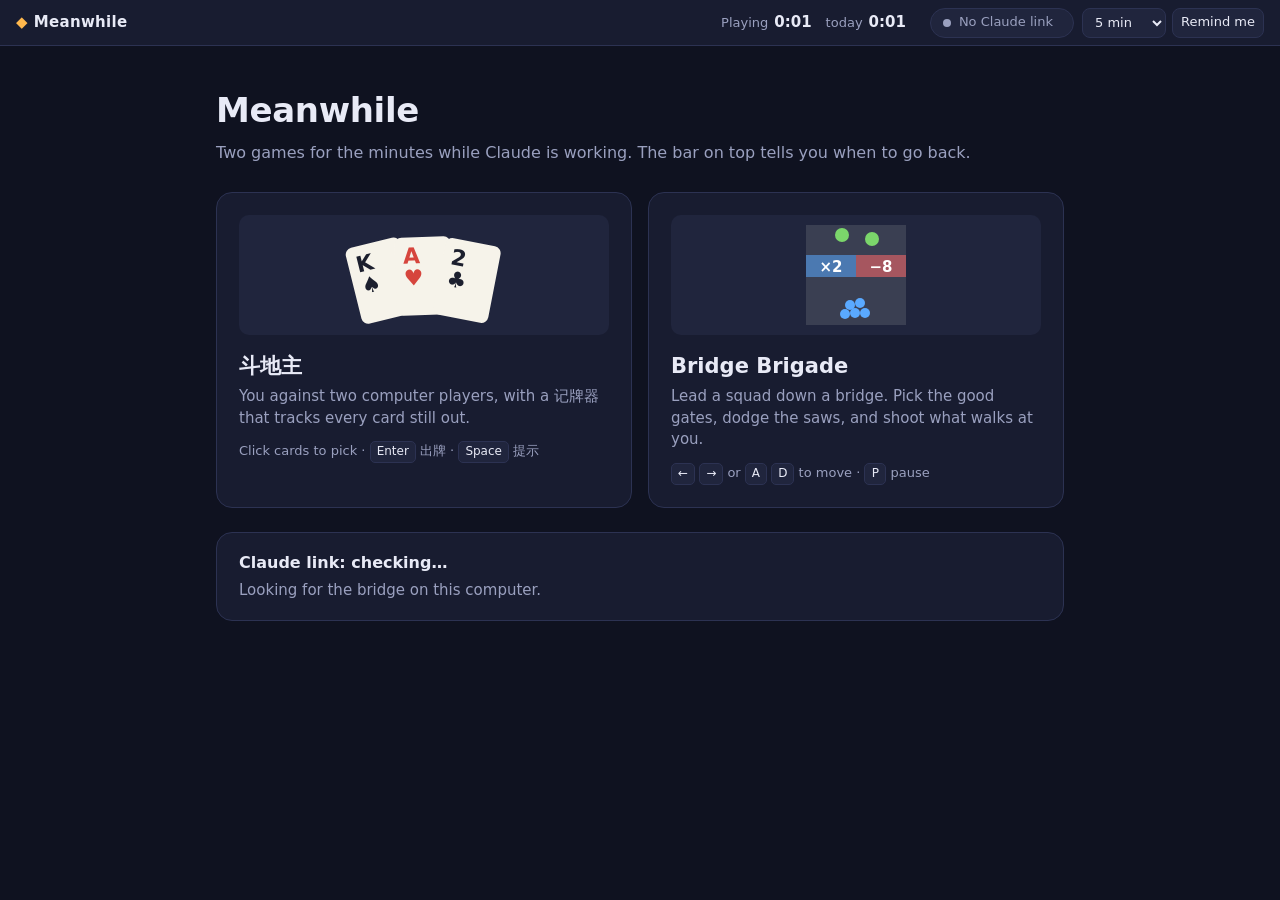
==== index.html @ acaeaa37 "Add Meanwhile: two games, a play timer and a Claude Code alert - Hub page with a shared top bar: pla" ====
<!doctype html>
<html lang="en">
<head>
  <meta charset="utf-8">
  <meta name="viewport" content="width=device-width, initial-scale=1">
  <title>Meanwhile</title>
  <link rel="stylesheet" href="shared/site.css">
</head>
<body>
  <main class="hub">
    <h1>Meanwhile</h1>
    <p class="lede">Two games for the minutes while Claude is working. The bar on top tells you when to go back.</p>

    <div class="games">
      <a class="game-card" href="ddz/index.html">
        <div class="art" aria-hidden="true">
          <svg width="220" height="100" viewBox="0 0 220 100">
            <g font-family="system-ui, sans-serif" font-weight="700" font-size="22">
              <g transform="rotate(-14 70 60)"><rect x="40" y="16" width="56" height="78" rx="7" fill="#f6f3ea"/><text x="48" y="42" fill="#1c1f2e">K</text><text x="48" y="64" fill="#1c1f2e">♠</text></g>
              <g transform="rotate(-2 110 60)"><rect x="82" y="12" width="56" height="78" rx="7" fill="#f6f3ea"/><text x="90" y="38" fill="#d6453d">A</text><text x="90" y="60" fill="#d6453d">♥</text></g>
              <g transform="rotate(11 150 60)"><rect x="124" y="16" width="56" height="78" rx="7" fill="#f6f3ea"/><text x="132" y="42" fill="#1c1f2e">2</text><text x="132" y="64" fill="#1c1f2e">♣</text></g>
            </g>
          </svg>
        </div>
        <h2>斗地主</h2>
        <p>You against two computer players, with a 记牌器 that tracks every card still out.</p>
        <p class="keys">Click cards to pick · <kbd>Enter</kbd> 出牌 · <kbd>Space</kbd> 提示</p>
      </a>

      <a class="game-card" href="runner/index.html">
        <div class="art" aria-hidden="true">
          <svg width="220" height="100" viewBox="0 0 220 100">
            <rect x="60" y="0" width="100" height="100" fill="#3a3f52"/>
            <rect x="60" y="30" width="50" height="22" fill="#5aa9ff" opacity="0.55"/><rect x="110" y="30" width="50" height="22" fill="#ff6b6b" opacity="0.55"/>
            <text x="85" y="47" text-anchor="middle" font-family="system-ui, sans-serif" font-weight="700" font-size="15" fill="#fff">×2</text>
            <text x="135" y="47" text-anchor="middle" font-family="system-ui, sans-serif" font-weight="700" font-size="15" fill="#fff">−8</text>
            <circle cx="126" cy="14" r="7" fill="#7bd66b"/><circle cx="96" cy="10" r="7" fill="#7bd66b"/>
            <g fill="#5aa9ff"><circle cx="104" cy="80" r="5"/><circle cx="114" cy="78" r="5"/><circle cx="109" cy="88" r="5"/><circle cx="99" cy="89" r="5"/><circle cx="119" cy="88" r="5"/></g>
          </svg>
        </div>
        <h2>Bridge Brigade</h2>
        <p>Lead a squad down a bridge. Pick the good gates, dodge the saws, and shoot what walks at you.</p>
        <p class="keys"><kbd>←</kbd> <kbd>→</kbd> or <kbd>A</kbd> <kbd>D</kbd> to move · <kbd>P</kbd> pause</p>
      </a>
    </div>

    <section class="link-box" id="link-box">
      <h3 id="link-title">Claude link: checking…</h3>
      <p id="link-text">Looking for the bridge on this computer.</p>
    </section>
  </main>

  <script src="shared/bar.js" data-root="./"></script>
  <script>
    (() => {
      const box = document.getElementById('link-box');
      const set = online => {
        box.classList.toggle('on', online);
        document.getElementById('link-title').textContent = online ? 'Claude link: connected' : 'Claude link: not connected';
        document.getElementById('link-text').innerHTML = online
          ? 'Games pause and a banner appears when Claude Code finishes a turn or needs your OK.'
          : 'Double-click <code>play.bat</code> in the project folder to connect. Until then, use “Remind me” in the top bar as a plain timer.';
      };
      addEventListener('meanwhile:link', e => set(e.detail.online));
      setTimeout(() => set(window.Meanwhile.isOnline()), 1500);
    })();
  </script>
</body>
</html>
---- shared/site.css ----
:root {
  --bg: #0f1220;
  --panel: #181c30;
  --panel-2: #20253d;
  --line: #2c3252;
  --text: #e8eaf6;
  --muted: #9aa0bf;
  --accent: #ffb84d;
  --good: #4fd18b;
  --bad: #ff6b6b;
  --blue: #5aa9ff;
  --bar-h: 46px;
  --font: system-ui, -apple-system, "Segoe UI", "Microsoft YaHei", "PingFang SC", sans-serif;
}

* { box-sizing: border-box; }

html, body { margin: 0; height: 100%; }

body {
  background: var(--bg);
  color: var(--text);
  font-family: var(--font);
  font-size: 15px;
  line-height: 1.45;
}

button { font: inherit; color: inherit; cursor: pointer; }

/* ---------- top bar ---------- */
.mw-bar {
  position: sticky;
  top: 0;
  z-index: 50;
  height: var(--bar-h);
  display: flex;
  align-items: center;
  gap: 16px;
  padding: 0 16px;
  background: var(--panel);
  border-bottom: 1px solid var(--line);
  font-variant-numeric: tabular-nums;
  white-space: nowrap;
}
.mw-home { color: var(--text); text-decoration: none; font-weight: 700; letter-spacing: 0.02em; }
.mw-home span { color: var(--accent); margin-right: 6px; }
.mw-home:hover { color: var(--accent); }
.mw-play { display: flex; align-items: baseline; gap: 6px; margin-left: auto; color: var(--muted); font-size: 13px; }
.mw-play b { color: var(--text); font-size: 15px; margin-right: 8px; }
.mw-claude { display: flex; align-items: center; gap: 8px; }
.mw-pill {
  display: flex;
  align-items: center;
  gap: 8px;
  height: 30px;
  padding: 0 12px;
  border-radius: 15px;
  border: 1px solid var(--line);
  background: var(--panel-2);
  font-size: 13px;
}
.mw-pill b { font-size: 14px; }
.mw-dot { width: 8px; height: 8px; border-radius: 50%; background: var(--muted); flex: none; }
.mw-pill.work .mw-dot { background: var(--good); animation: mw-pulse 1.4s ease-in-out infinite; }
.mw-pill.wait { border-color: var(--accent); background: #3a2c14; color: #ffe0ad; }
.mw-pill.wait .mw-dot { background: var(--accent); }
.mw-pill.off { color: var(--muted); cursor: default; }
.mw-manual { display: flex; align-items: center; gap: 6px; font-size: 13px; color: var(--muted); }
.mw-manual[hidden] { display: none; }
.mw-manual select, .mw-manual button {
  height: 30px;
  border-radius: 8px;
  border: 1px solid var(--line);
  background: var(--panel-2);
  color: var(--text);
  padding: 0 8px;
  font: inherit;
  font-size: 13px;
}
.mw-manual button:hover, .mw-pill:not(.off):hover { border-color: var(--accent); }

@keyframes mw-pulse { 50% { opacity: 0.35; } }

.mw-banner {
  position: fixed;
  top: calc(var(--bar-h) + 10px);
  left: 50%;
  transform: translateX(-50%);
  z-index: 60;
  display: flex;
  align-items: center;
  gap: 14px;
  max-width: calc(100vw - 32px);
  padding: 12px 14px 12px 18px;
  border-radius: 12px;
  background: var(--accent);
  color: #241a05;
  font-weight: 600;
  box-shadow: 0 10px 30px rgba(0, 0, 0, 0.45);
  animation: mw-drop 0.25s ease-out;
}
.mw-banner[hidden] { display: none; }
.mw-banner button {
  flex: none;
  height: 32px;
  padding: 0 12px;
  border-radius: 8px;
  border: 0;
  background: #241a05;
  color: #ffe0ad;
  font-weight: 600;
}
@keyframes mw-drop { from { transform: translate(-50%, -16px); opacity: 0; } }

@media (max-width: 640px) {
  .mw-play span { display: none; }
  .mw-bar { gap: 10px; padding: 0 10px; }
}

/* ---------- hub ---------- */
.hub { max-width: 880px; margin: 0 auto; padding: 40px 16px 56px; }
.hub h1 { margin: 0 0 6px; font-size: 34px; letter-spacing: -0.01em; }
.hub .lede { margin: 0 0 28px; color: var(--muted); font-size: 16px; }
.games { display: grid; grid-template-columns: repeat(auto-fit, minmax(280px, 1fr)); gap: 16px; }
.game-card {
  display: block;
  padding: 22px;
  border-radius: 16px;
  border: 1px solid var(--line);
  background: var(--panel);
  color: var(--text);
  text-decoration: none;
  transition: transform 0.12s ease, border-color 0.12s ease;
}
.game-card:hover { transform: translateY(-2px); border-color: var(--accent); }
.game-card .art { height: 120px; border-radius: 10px; margin-bottom: 16px; background: var(--panel-2); display: grid; place-items: center; overflow: hidden; }
.game-card h2 { margin: 0 0 4px; font-size: 21px; }
.game-card p { margin: 0; color: var(--muted); }
.game-card .keys { margin-top: 12px; font-size: 13px; color: var(--muted); }
kbd {
  display: inline-block;
  min-width: 22px;
  padding: 1px 6px;
  border-radius: 5px;
  border: 1px solid var(--line);
  background: var(--panel-2);
  color: var(--text);
  font: inherit;
  font-size: 12px;
  text-align: center;
}
.link-box { margin-top: 24px; padding: 18px 22px; border-radius: 16px; border: 1px solid var(--line); background: var(--panel); }
.link-box h3 { margin: 0 0 6px; font-size: 16px; }
.link-box p { margin: 0; color: var(--muted); }
.link-box.on { border-color: var(--good); }
.link-box.on h3 { color: var(--good); }
.link-box code { background: var(--panel-2); padding: 1px 6px; border-radius: 5px; color: var(--text); }
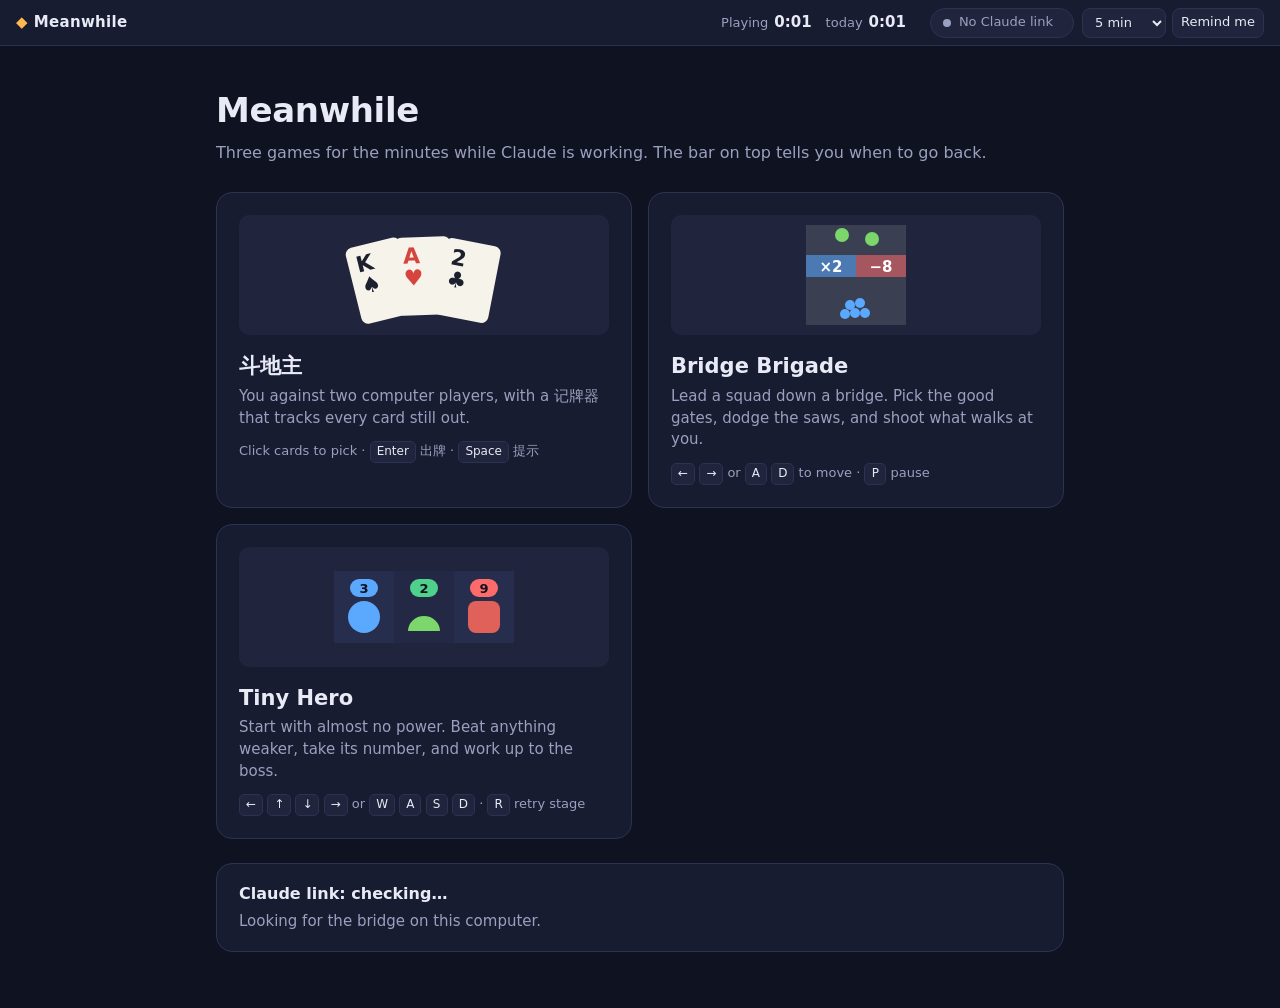
==== commit 583d68c9: "Add Tiny Hero, bigger 斗地主 cards and a bullet-multiplier gate - Tiny Hero: a power-number puzzle on a" ====
--- a/index.html
+++ b/index.html
@@ -9,7 +9,7 @@
 <body>
   <main class="hub">
     <h1>Meanwhile</h1>
-    <p class="lede">Two games for the minutes while Claude is working. The bar on top tells you when to go back.</p>
+    <p class="lede">Three games for the minutes while Claude is working. The bar on top tells you when to go back.</p>
 
     <div class="games">
       <a class="game-card" href="ddz/index.html">
@@ -42,6 +42,24 @@
         <p>Lead a squad down a bridge. Pick the good gates, dodge the saws, and shoot what walks at you.</p>
         <p class="keys"><kbd>←</kbd> <kbd>→</kbd> or <kbd>A</kbd> <kbd>D</kbd> to move · <kbd>P</kbd> pause</p>
       </a>
+      <a class="game-card" href="hero/index.html">
+        <div class="art" aria-hidden="true">
+          <svg width="220" height="100" viewBox="0 0 220 100">
+            <g>
+              <rect x="20" y="14" width="60" height="72" fill="#272d4c"/><rect x="80" y="14" width="60" height="72" fill="#232844"/><rect x="140" y="14" width="60" height="72" fill="#272d4c"/>
+              <circle cx="50" cy="60" r="16" fill="#5aa9ff"/><rect x="36" y="22" width="28" height="18" rx="9" fill="#5aa9ff"/>
+              <path d="M94 74a16 15 0 0 1 32 0z" fill="#7bd66b"/><rect x="96" y="22" width="28" height="18" rx="9" fill="#4fd18b"/>
+              <rect x="154" y="44" width="32" height="32" rx="8" fill="#e0605a"/><rect x="156" y="22" width="28" height="18" rx="9" fill="#ff6b6b"/>
+            </g>
+            <g font-family="system-ui, sans-serif" font-weight="800" font-size="13" text-anchor="middle" fill="#10131f">
+              <text x="50" y="36">3</text><text x="110" y="36">2</text><text x="170" y="36">9</text>
+            </g>
+          </svg>
+        </div>
+        <h2>Tiny Hero</h2>
+        <p>Start with almost no power. Beat anything weaker, take its number, and work up to the boss.</p>
+        <p class="keys"><kbd>←</kbd> <kbd>↑</kbd> <kbd>↓</kbd> <kbd>→</kbd> or <kbd>W</kbd> <kbd>A</kbd> <kbd>S</kbd> <kbd>D</kbd> · <kbd>R</kbd> retry stage</p>
+      </a>
     </div>
 
     <section class="link-box" id="link-box">
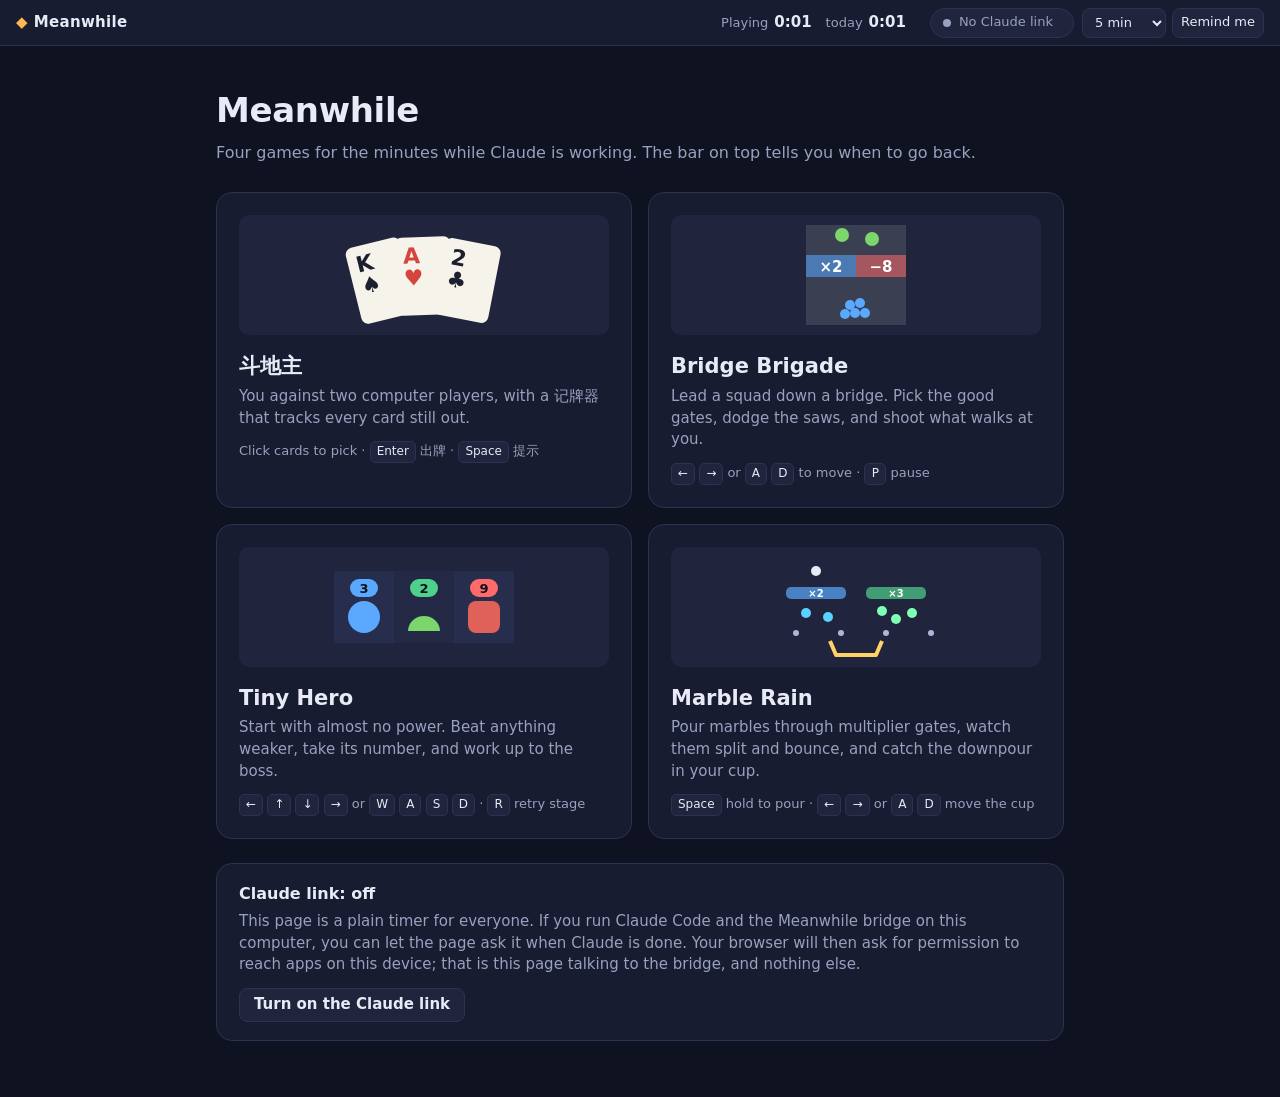
==== commit 50b9bce3: "Add Marble Rain, make the Claude link opt-in on the hosted site - Marble Rain: pour marbles through " ====
--- a/index.html
+++ b/index.html
@@ -9,7 +9,7 @@
 <body>
   <main class="hub">
     <h1>Meanwhile</h1>
-    <p class="lede">Three games for the minutes while Claude is working. The bar on top tells you when to go back.</p>
+    <p class="lede">Four games for the minutes while Claude is working. The bar on top tells you when to go back.</p>
 
     <div class="games">
       <a class="game-card" href="ddz/index.html">
@@ -60,27 +60,59 @@
         <p>Start with almost no power. Beat anything weaker, take its number, and work up to the boss.</p>
         <p class="keys"><kbd>←</kbd> <kbd>↑</kbd> <kbd>↓</kbd> <kbd>→</kbd> or <kbd>W</kbd> <kbd>A</kbd> <kbd>S</kbd> <kbd>D</kbd> · <kbd>R</kbd> retry stage</p>
       </a>
+      <a class="game-card" href="marble/index.html">
+        <div class="art" aria-hidden="true">
+          <svg width="220" height="100" viewBox="0 0 220 100">
+            <rect x="40" y="30" width="60" height="12" rx="5" fill="#5aa9ff" opacity="0.7"/><rect x="120" y="30" width="60" height="12" rx="5" fill="#4fd18b" opacity="0.7"/>
+            <g font-family="system-ui, sans-serif" font-weight="800" font-size="10" text-anchor="middle" fill="#fff"><text x="70" y="40">×2</text><text x="150" y="40">×3</text></g>
+            <circle cx="70" cy="14" r="5" fill="#e8eaf6"/>
+            <g fill="#5ad1ff"><circle cx="60" cy="56" r="5"/><circle cx="82" cy="60" r="5"/></g>
+            <g fill="#7dffb4"><circle cx="136" cy="54" r="5"/><circle cx="150" cy="62" r="5"/><circle cx="166" cy="56" r="5"/></g>
+            <g fill="#aeb6d8"><circle cx="50" cy="76" r="3"/><circle cx="95" cy="76" r="3"/><circle cx="140" cy="76" r="3"/><circle cx="185" cy="76" r="3"/></g>
+            <path d="M84 84l6 14h40l6-14" fill="none" stroke="#ffd166" stroke-width="4" stroke-linejoin="round"/>
+          </svg>
+        </div>
+        <h2>Marble Rain</h2>
+        <p>Pour marbles through multiplier gates, watch them split and bounce, and catch the downpour in your cup.</p>
+        <p class="keys"><kbd>Space</kbd> hold to pour · <kbd>←</kbd> <kbd>→</kbd> or <kbd>A</kbd> <kbd>D</kbd> move the cup</p>
+      </a>
     </div>
 
     <section class="link-box" id="link-box">
       <h3 id="link-title">Claude link: checking…</h3>
       <p id="link-text">Looking for the bridge on this computer.</p>
+      <p><button class="link-btn" id="link-btn" type="button" hidden></button></p>
     </section>
   </main>
 
   <script src="shared/bar.js" data-root="./"></script>
   <script>
     (() => {
+      const M = window.Meanwhile;
       const box = document.getElementById('link-box');
-      const set = online => {
+      const title = document.getElementById('link-title');
+      const text = document.getElementById('link-text');
+      const btn = document.getElementById('link-btn');
+      function show() {
+        const online = M.isOnline();
         box.classList.toggle('on', online);
-        document.getElementById('link-title').textContent = online ? 'Claude link: connected' : 'Claude link: not connected';
-        document.getElementById('link-text').innerHTML = online
+        btn.hidden = !M.hosted;
+        if (M.hosted && !M.linkWanted()) {
+          title.textContent = 'Claude link: off';
+          text.textContent = 'This page is a plain timer for everyone. If you run Claude Code and the Meanwhile bridge on this computer, you can let the page ask it when Claude is done. Your browser will then ask for permission to reach apps on this device; that is this page talking to the bridge, and nothing else.';
+          btn.textContent = 'Turn on the Claude link';
+          return;
+        }
+        btn.textContent = 'Turn off the Claude link';
+        title.textContent = online ? 'Claude link: connected' : 'Claude link: not connected';
+        text.innerHTML = online
           ? 'Games pause and a banner appears when Claude Code finishes a turn or needs your OK.'
           : 'Double-click <code>play.bat</code> in the project folder to connect. Until then, use “Remind me” in the top bar as a plain timer.';
-      };
-      addEventListener('meanwhile:link', e => set(e.detail.online));
-      setTimeout(() => set(window.Meanwhile.isOnline()), 1500);
+      }
+      btn.addEventListener('click', () => { M.setLink(!M.linkWanted()); show(); });
+      addEventListener('meanwhile:link', show);
+      show();
+      setTimeout(show, 1500);
     })();
   </script>
 </body>
--- a/shared/site.css
+++ b/shared/site.css
@@ -155,3 +155,6 @@
 .link-box.on { border-color: var(--good); }
 .link-box.on h3 { color: var(--good); }
 .link-box code { background: var(--panel-2); padding: 1px 6px; border-radius: 5px; color: var(--text); }
+.link-btn { margin-top: 12px; height: 34px; padding: 0 14px; border-radius: 8px; border: 1px solid var(--line); background: var(--panel-2); color: var(--text); font-weight: 600; }
+.link-btn:hover { border-color: var(--accent); }
+.link-btn[hidden] { display: none; }
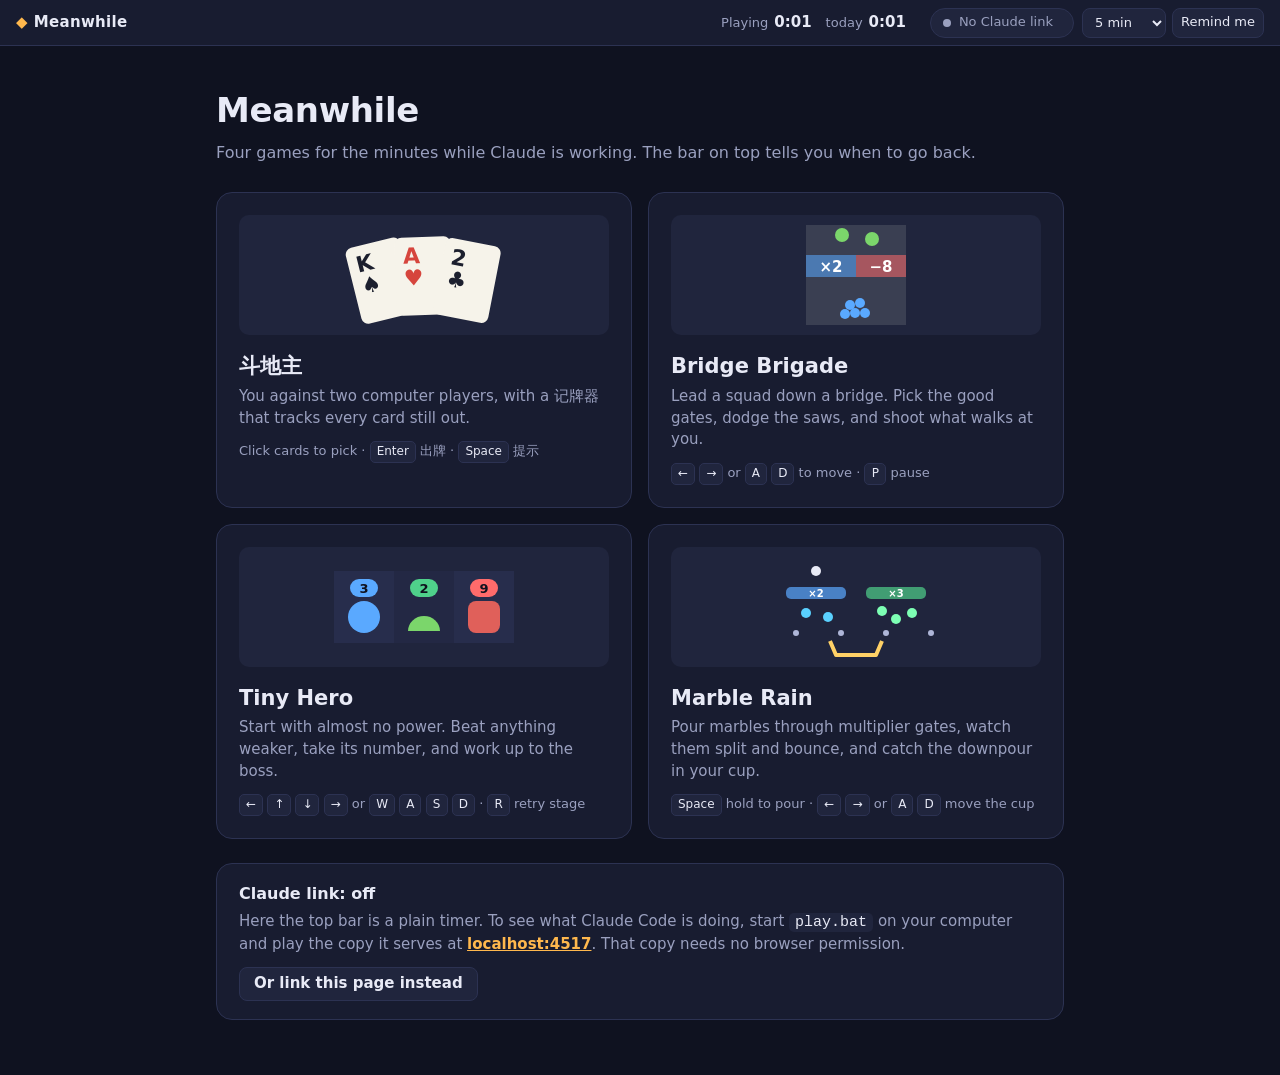
==== commit cfde51fe: "Start the bridge automatically and point the hosted page at the local copy - The Claude Code hook no" ====
--- a/index.html
+++ b/index.html
@@ -93,26 +93,45 @@
       const title = document.getElementById('link-title');
       const text = document.getElementById('link-text');
       const btn = document.getElementById('link-btn');
+      const local = '<a href="' + M.localUrl() + '">localhost:4517</a>';
+      const playing = 'Games pause and a banner appears when Claude Code finishes a turn or needs your OK.';
+      let blocked = false;
+
       function show() {
         const online = M.isOnline();
         box.classList.toggle('on', online);
         btn.hidden = !M.hosted;
-        if (M.hosted && !M.linkWanted()) {
-          title.textContent = 'Claude link: off';
-          text.textContent = 'This page is a plain timer for everyone. If you run Claude Code and the Meanwhile bridge on this computer, you can let the page ask it when Claude is done. Your browser will then ask for permission to reach apps on this device; that is this page talking to the bridge, and nothing else.';
-          btn.textContent = 'Turn on the Claude link';
+        if (!M.hosted) {
+          title.textContent = online ? 'Claude link: connected' : 'Claude link: not connected';
+          text.innerHTML = online ? playing : 'The bridge stopped answering. Double-click <code>play.bat</code> in the project folder to start it again.';
           return;
         }
-        btn.textContent = 'Turn off the Claude link';
-        title.textContent = online ? 'Claude link: connected' : 'Claude link: not connected';
-        text.innerHTML = online
-          ? 'Games pause and a banner appears when Claude Code finishes a turn or needs your OK.'
-          : 'Double-click <code>play.bat</code> in the project folder to connect. Until then, use “Remind me” in the top bar as a plain timer.';
+        // The copy on the web: it can only reach Claude through the visitor's own computer.
+        btn.textContent = M.linkWanted() ? 'Turn off the Claude link' : 'Or link this page instead';
+        if (online) {
+          title.textContent = 'Claude link: connected';
+          text.textContent = playing;
+        } else if (!M.linkWanted()) {
+          title.textContent = 'Claude link: off';
+          text.innerHTML = 'Here the top bar is a plain timer. To see what Claude Code is doing, start <code>play.bat</code> on your computer and play the copy it serves at ' + local + '. That copy needs no browser permission.';
+        } else {
+          title.textContent = 'Claude link: not connected';
+          text.innerHTML = blocked
+            ? 'Your browser is blocking this page from reaching your computer. Allow “Local network access” for this site in its site settings (the icon left of the address), or simply play the copy at ' + local + '.'
+            : 'Waiting for the bridge. Check that <code>play.bat</code> is running and that you allowed the browser’s request to reach apps on this device. The copy at ' + local + ' works without that permission.';
+        }
       }
       btn.addEventListener('click', () => { M.setLink(!M.linkWanted()); show(); });
       addEventListener('meanwhile:link', show);
       show();
       setTimeout(show, 1500);
+      if (M.hosted && navigator.permissions) {
+        navigator.permissions.query({ name: 'local-network-access' }).then(p => {
+          blocked = p.state === 'denied';
+          p.onchange = () => { blocked = p.state === 'denied'; show(); };
+          show();
+        }).catch(() => {});
+      }
     })();
   </script>
 </body>
--- a/shared/site.css
+++ b/shared/site.css
@@ -158,3 +158,4 @@
 .link-btn { margin-top: 12px; height: 34px; padding: 0 14px; border-radius: 8px; border: 1px solid var(--line); background: var(--panel-2); color: var(--text); font-weight: 600; }
 .link-btn:hover { border-color: var(--accent); }
 .link-btn[hidden] { display: none; }
+.link-box a { color: var(--accent); font-weight: 600; }
